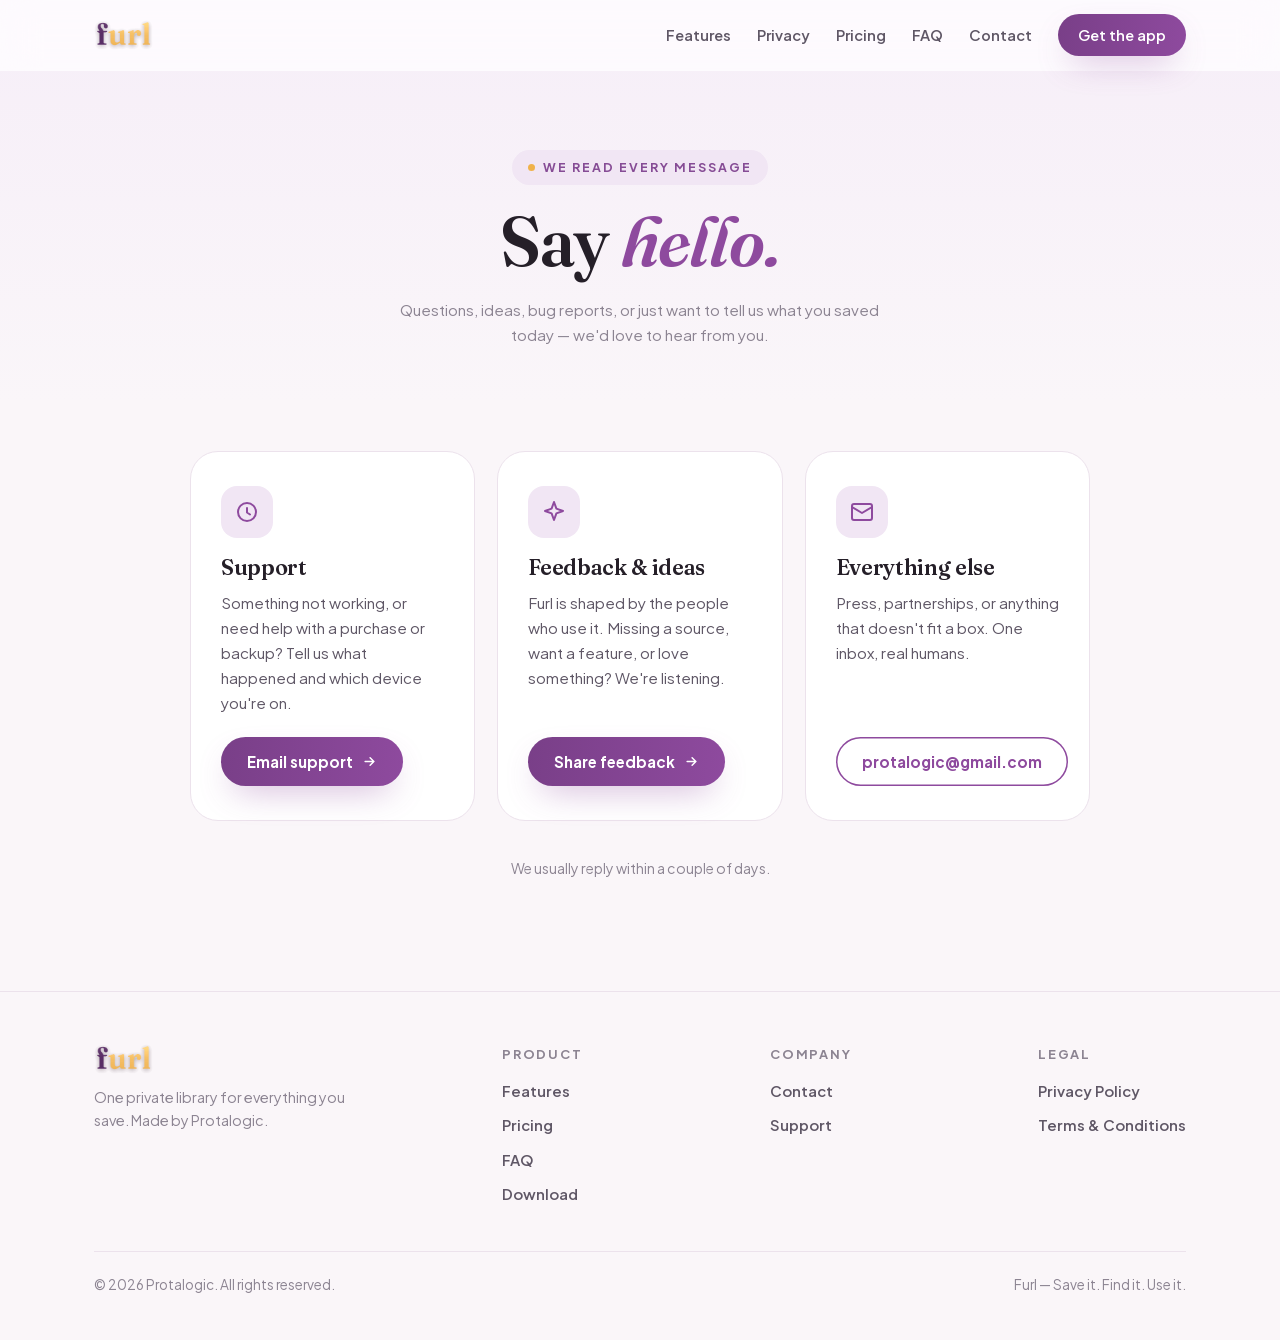
==== contact.html @ 21e51ff3 "initial commit" ====
<!doctype html>
<html lang="en">
<head>
<meta charset="utf-8">
<meta name="viewport" content="width=device-width, initial-scale=1">
<title>Contact — Furl</title>
<meta name="description" content="Get in touch with the Furl team — support, feedback, press and everything else. We read every message.">
<link rel="canonical" href="https://getfurl.web.app/contact">
<meta name="theme-color" content="#7E4290">
<meta property="og:type" content="website">
<meta property="og:site_name" content="Furl">
<meta property="og:title" content="Contact — Furl">
<meta property="og:description" content="Get in touch with the Furl team — support, feedback, press and everything else.">
<meta property="og:url" content="https://getfurl.web.app/contact">
<meta property="og:image" content="https://getfurl.web.app/assets/img/og-image.jpg">
<meta name="twitter:card" content="summary_large_image">
<link rel="icon" href="/favicon.ico" sizes="48x48">
<link rel="icon" href="/favicon-32.png" type="image/png" sizes="32x32">
<link rel="apple-touch-icon" href="/apple-touch-icon.png">
<link rel="preload" href="/assets/fonts/Fraunces.woff2" as="font" type="font/woff2" crossorigin>
<link rel="preload" href="/assets/fonts/PlusJakartaSans.woff2" as="font" type="font/woff2" crossorigin>
<script>document.documentElement.classList.add('js')</script>
<link rel="stylesheet" href="/assets/css/site.css">
<script type="application/ld+json">
{
  "@context": "https://schema.org",
  "@type": "ContactPage",
  "url": "https://getfurl.web.app/contact",
  "name": "Contact — Furl",
  "about": { "@type": "Organization", "name": "Protalogic", "email": "protalogic@gmail.com" }
}
</script>
</head>
<body>

<header class="nav">
  <div class="nav-in">
    <a class="nav-logo" href="/" aria-label="Furl home">
      <picture><source srcset="/assets/img/wordmark.webp" media="(prefers-color-scheme: dark)"><img src="/assets/img/wordmark-light.webp" alt="Furl" width="59" height="30"></picture>
    </a>
    <nav class="nav-links" aria-label="Main">
      <a href="/#features">Features</a>
      <a href="/#privacy">Privacy</a>
      <a href="/#pricing">Pricing</a>
      <a href="/#faq">FAQ</a>
      <a href="/contact">Contact</a>
      <a class="nav-cta" href="/#download">Get the app</a>
    </nav>
  </div>
</header>

<main>
<section class="page-hero">
  <div class="wrap" style="text-align:center">
    <span class="eyebrow"><span class="dot"></span> We read every message</span>
    <h1>Say <span class="serif-i accent-word">hello.</span></h1>
    <p class="meta" style="max-width:34em;margin-left:auto;margin-right:auto">Questions, ideas, bug reports, or just want to tell us what you saved today — we'd love to hear from you.</p>
  </div>
</section>

<section style="padding-bottom:110px">
  <div class="wrap">
    <div class="contact-grid">
      <article class="contact-card rv">
        <span class="step-ico" aria-hidden="true">
          <svg width="24" height="24" viewBox="0 0 24 24" fill="none" stroke="#8E4A9E" stroke-width="2" stroke-linecap="round" stroke-linejoin="round"><circle cx="12" cy="12" r="9"/><path d="M12 8v4.5l3 2"/></svg>
        </span>
        <h3>Support</h3>
        <p>Something not working, or need help with a purchase or backup? Tell us what happened and which device you're on.</p>
        <a class="btn" href="mailto:protalogic@gmail.com?subject=Furl%20Support">
          Email support
          <svg width="15" height="15" viewBox="0 0 24 24" fill="none" stroke="currentColor" stroke-width="2.4" stroke-linecap="round" stroke-linejoin="round"><path d="M5 12h14M13 6l6 6-6 6"/></svg>
        </a>
      </article>
      <article class="contact-card rv rv-d1">
        <span class="step-ico" aria-hidden="true">
          <svg width="24" height="24" viewBox="0 0 24 24" fill="none" stroke="#8E4A9E" stroke-width="2" stroke-linecap="round" stroke-linejoin="round"><path d="M12 2l2.4 6.6L21 11l-6.6 2.4L12 20l-2.4-6.6L3 11l6.6-2.4z"/></svg>
        </span>
        <h3>Feedback &amp; ideas</h3>
        <p>Furl is shaped by the people who use it. Missing a source, want a feature, or love something? We're listening.</p>
        <a class="btn" href="mailto:protalogic@gmail.com?subject=Furl%20Feedback">
          Share feedback
          <svg width="15" height="15" viewBox="0 0 24 24" fill="none" stroke="currentColor" stroke-width="2.4" stroke-linecap="round" stroke-linejoin="round"><path d="M5 12h14M13 6l6 6-6 6"/></svg>
        </a>
      </article>
      <article class="contact-card rv rv-d2">
        <span class="step-ico" aria-hidden="true">
          <svg width="24" height="24" viewBox="0 0 24 24" fill="none" stroke="#8E4A9E" stroke-width="2" stroke-linecap="round" stroke-linejoin="round"><path d="M4 4h16a2 2 0 0 1 2 2v12a2 2 0 0 1-2 2H4a2 2 0 0 1-2-2V6a2 2 0 0 1 2-2z"/><path d="m22 7-10 6L2 7"/></svg>
        </span>
        <h3>Everything else</h3>
        <p>Press, partnerships, or anything that doesn't fit a box. One inbox, real humans.</p>
        <a class="btn ghost" href="mailto:protalogic@gmail.com">
          protalogic@gmail.com
        </a>
      </article>
    </div>
    <p class="pricing-note rv" style="margin-top:36px">We usually reply within a couple of days.</p>
  </div>
</section>
</main>

<footer class="footer">
  <div class="wrap">
    <div class="footer-grid">
      <div class="footer-brand">
        <a class="nav-logo" href="/" aria-label="Furl home"><picture><source srcset="/assets/img/wordmark.webp" media="(prefers-color-scheme: dark)"><img src="/assets/img/wordmark-light.webp" alt="Furl" width="59" height="30"></picture></a>
        <p>One private library for everything you save. Made by Protalogic.</p>
      </div>
      <nav class="footer-col" aria-label="Product">
        <b>Product</b>
        <a href="/#features">Features</a>
        <a href="/#pricing">Pricing</a>
        <a href="/#faq">FAQ</a>
        <a href="/#download">Download</a>
      </nav>
      <nav class="footer-col" aria-label="Company">
        <b>Company</b>
        <a href="/contact">Contact</a>
        <a href="mailto:protalogic@gmail.com">Support</a>
      </nav>
      <nav class="footer-col" aria-label="Legal">
        <b>Legal</b>
        <a href="/privacy">Privacy Policy</a>
        <a href="/terms">Terms &amp; Conditions</a>
      </nav>
    </div>
    <div class="footer-base">
      <span>© <span data-year>2026</span> Protalogic. All rights reserved.</span>
      <span>Furl — Save it. Find it. Use it.</span>
    </div>
  </div>
</footer>

<script src="/assets/js/site.js" defer></script>
</body>
</html>
---- assets/css/site.css ----
/* ==========================================================================
   Furl marketing site — design system lifted from the app (lib/src/furl_theme.dart)
   Plum palette · Fraunces display · Plus Jakarta Sans body
   ========================================================================== */

@font-face{font-family:'Fraunces';font-style:italic;font-weight:400 700;font-display:swap;src:url('/assets/fonts/Fraunces-italic.woff2') format('woff2');}
@font-face{font-family:'Fraunces';font-style:normal;font-weight:400 700;font-display:swap;src:url('/assets/fonts/Fraunces.woff2') format('woff2');}
@font-face{font-family:'Plus Jakarta Sans';font-style:normal;font-weight:400 800;font-display:swap;src:url('/assets/fonts/PlusJakartaSans.woff2') format('woff2');}

:root{
  --bg:#FAF6F9;
  --bg-tint:#F6EEF8;
  --card:#FFFFFF;
  --ink:#251F28;
  --ink2:#8C8492;
  --ink3:#5F5766;
  --line:#ECE2EC;
  --accent:#8E4A9E;
  --accent-deep:#793F88;
  --accent-soft:#F1E6F4;
  --tag-ink:#864C95;
  --gold:#F0B24A;
  --gold-deep:#DE9E33;
  --hero-grad:linear-gradient(155deg,#A65FB0,#7E4290 50%,#562A66);
  --hero-ink:#FFFFFF;
  --hero-ink2:#EEDFF2;
  --nav-bg:rgba(255,255,255,.72);
  --nav-line:rgba(236,226,236,.8);
  --shadow-card:0 16px 42px -18px rgba(60,50,96,.28);
  --shadow-pop:0 24px 64px -24px rgba(60,50,96,.38);
  --shadow-accent:0 14px 34px -12px rgba(142,74,158,.45);
  --blob-a:rgba(230,185,234,.55);
  --blob-b:rgba(246,203,221,.30);
  --blob-c:rgba(232,211,244,.27);
  --sheet-bg:#FAF6F9;
  --radius-l:28px;
  --radius-m:20px;
  --radius-s:14px;
  --font-serif:'Fraunces',Georgia,serif;
  --font-sans:'Plus Jakarta Sans',-apple-system,BlinkMacSystemFont,'Segoe UI',sans-serif;
}

@media (prefers-color-scheme: dark){
  :root{
    --bg:#161019;
    --bg-tint:#241A2A;
    --card:#221A26;
    --ink:#F2ECF4;
    --ink2:#968F9C;
    --ink3:#B7AEBE;
    --line:#302838;
    --accent:#B673C2;
    --accent-deep:#C98FD2;
    --accent-soft:#2E2138;
    --tag-ink:#C99AD2;
    --hero-grad:linear-gradient(155deg,#8E4FA0,#5E3370 58%,#3C1F4C);
    --hero-ink:#F7F0F9;
    --hero-ink2:#DFC8E6;
    --nav-bg:rgba(18,12,22,.72);
    --nav-line:rgba(48,40,56,.8);
    --shadow-card:0 16px 42px -18px rgba(0,0,0,.62);
    --shadow-pop:0 24px 64px -24px rgba(0,0,0,.72);
    --shadow-accent:0 14px 34px -12px rgba(182,115,194,.35);
    --blob-a:rgba(142,79,160,.38);
    --blob-b:rgba(94,51,112,.32);
    --blob-c:rgba(60,31,76,.42);
    --sheet-bg:#221A26;
  }
}

*{margin:0;padding:0;box-sizing:border-box;}
html{scroll-behavior:smooth;-webkit-text-size-adjust:100%;}
body{
  background:var(--bg);
  color:var(--ink);
  font-family:var(--font-sans);
  font-size:17px;
  line-height:1.65;
  -webkit-font-smoothing:antialiased;
  overflow-x:hidden;
}
img{max-width:100%;display:block;}
a{color:var(--accent);text-decoration:none;}
a:hover{text-decoration:none;}
::selection{background:var(--accent-soft);color:var(--tag-ink);}

h1,h2,h3{
  font-family:var(--font-serif);
  font-weight:600;
  letter-spacing:-.015em;
  line-height:1.12;
  color:var(--ink);
  text-wrap:balance;
}
h1{font-size:clamp(2.6rem,6.4vw,4.35rem);}
h2{font-size:clamp(1.9rem,4vw,2.75rem);}
h3{font-size:1.35rem;line-height:1.3;}
.serif-i{font-style:italic;font-weight:600;}
.accent-word{color:var(--accent);}
.gold-word{color:var(--gold-deep);}

.wrap{max-width:1140px;margin:0 auto;padding:0 24px;}
section{position:relative;}

/* ---------- reveal on scroll (JS-gated: fully visible without JS / for crawlers) ---------- */
html.js .rv{opacity:0;transform:translateY(26px);transition:opacity .8s cubic-bezier(.2,.6,.2,1),transform .8s cubic-bezier(.2,.6,.2,1);}
html.js .rv.in{opacity:1;transform:none;}
.rv-d1{transition-delay:.08s}.rv-d2{transition-delay:.16s}.rv-d3{transition-delay:.24s}.rv-d4{transition-delay:.32s}
@media (prefers-reduced-motion: reduce){
  html.js .rv{opacity:1;transform:none;transition:none;}
  html{scroll-behavior:auto;}
  *,*::before,*::after{animation-duration:.001s !important;animation-iteration-count:1 !important;transition-duration:.001s !important;}
}

/* ---------- nav ---------- */
.nav{
  position:fixed;top:0;left:0;right:0;z-index:60;
  backdrop-filter:blur(18px) saturate(1.4);
  -webkit-backdrop-filter:blur(18px) saturate(1.4);
  background:var(--nav-bg);
  border-bottom:1px solid transparent;
  transition:border-color .3s;
}
.nav.scrolled{border-bottom-color:var(--nav-line);}
.nav-in{max-width:1140px;margin:0 auto;padding:14px 24px;display:flex;align-items:center;gap:28px;}
.nav-logo{display:flex;align-items:center;gap:10px;font-family:var(--font-serif);font-weight:600;font-size:1.5rem;color:var(--ink);}
.nav-logo img{height:30px;width:auto;}
.nav-links{display:flex;gap:26px;margin-left:auto;align-items:center;}
.nav-links a{color:var(--ink3);font-weight:600;font-size:.92rem;transition:color .2s;}
.nav-links a:hover{color:var(--accent);}
.nav-cta{
  background:linear-gradient(95deg,var(--accent-deep),var(--accent));
  color:#fff !important;padding:9px 20px;border-radius:999px;
  box-shadow:var(--shadow-accent);
  transition:transform .2s,box-shadow .2s;
}
.nav-cta:hover{transform:translateY(-1px);}
@media (max-width:720px){
  .nav-links a:not(.nav-cta){display:none;}
}

/* ---------- hero ---------- */
.hero{
  position:relative;
  padding:150px 0 40px;
  overflow:clip;
}
.hero-bg{position:absolute;inset:0;pointer-events:none;z-index:-1;
  background:linear-gradient(180deg,var(--bg-tint),var(--bg) 70%);}
.blob{position:absolute;border-radius:50%;filter:blur(60px);will-change:transform;}
.blob-a{width:480px;height:480px;background:var(--blob-a);top:-140px;right:-80px;animation:drift1 16s ease-in-out infinite alternate;}
.blob-b{width:360px;height:360px;background:var(--blob-b);top:280px;left:-140px;animation:drift2 20s ease-in-out infinite alternate;}
.blob-c{width:300px;height:300px;background:var(--blob-c);bottom:-80px;right:22%;animation:drift1 24s ease-in-out infinite alternate-reverse;}
@keyframes drift1{from{transform:translate(0,0) scale(1)}to{transform:translate(-46px,34px) scale(1.08)}}
@keyframes drift2{from{transform:translate(0,0) scale(1)}to{transform:translate(38px,-30px) scale(1.06)}}

.hero-grid{display:grid;grid-template-columns:1.05fr .95fr;gap:48px;align-items:center;}
@media (max-width:920px){.hero-grid{grid-template-columns:1fr;gap:56px;}}

.eyebrow{
  display:inline-flex;align-items:center;gap:8px;
  font-size:.78rem;font-weight:700;letter-spacing:.16em;text-transform:uppercase;
  color:var(--tag-ink);background:var(--accent-soft);
  padding:7px 16px;border-radius:999px;margin-bottom:22px;
}
.eyebrow .dot{width:7px;height:7px;border-radius:50%;background:var(--gold);}

.hero-sub{margin:24px 0 34px;font-size:1.16rem;color:var(--ink3);max-width:33em;text-wrap:pretty;}
.hero-note{margin-top:18px;font-size:.9rem;color:var(--ink2);display:flex;align-items:center;gap:8px;}
.hero-note svg{flex:none;}

.store-badges{display:flex;gap:14px;flex-wrap:wrap;}
.badge{
  display:inline-flex;align-items:center;gap:11px;
  background:#111014;color:#fff;
  border:1px solid rgba(255,255,255,.14);
  border-radius:14px;padding:10px 20px 10px 16px;
  transition:transform .22s cubic-bezier(.2,.6,.2,1),box-shadow .22s;
  box-shadow:0 10px 28px -14px rgba(20,10,26,.55);
}
.badge:hover{transform:translateY(-2px);box-shadow:0 16px 36px -14px rgba(20,10,26,.65);}
.badge svg{width:26px;height:26px;flex:none;}
.badge .b-txt{display:flex;flex-direction:column;line-height:1.16;text-align:left;}
.badge .b-top{font-size:.66rem;font-weight:500;opacity:.85;letter-spacing:.02em;}
.badge .b-bot{font-size:1.06rem;font-weight:700;letter-spacing:-.01em;}

/* ---------- phone stage ---------- */
.stage{position:relative;display:flex;justify-content:center;padding:10px 0 30px;}
.phone{
  width:min(300px,72vw);
  border-radius:44px;
  background:#17111B;
  padding:11px;
  box-shadow:var(--shadow-pop),inset 0 0 0 1.5px rgba(255,255,255,.09);
  position:relative;
}
.phone-screen{
  border-radius:34px;overflow:hidden;position:relative;
  background:var(--sheet-bg);
  aspect-ratio:1206/2622;
}
.phone-notch{
  position:absolute;top:22px;left:50%;transform:translateX(-50%);
  width:86px;height:25px;border-radius:999px;background:#17111B;z-index:12;
}
.phone img{width:100%;height:100%;object-fit:cover;}
.stage .phone-back{
  position:absolute;right:max(-8px,calc(50% - 300px));top:64px;
  width:min(250px,58vw);
  transform:rotate(7deg) scale(.96);
  opacity:.92;z-index:0;
}
.stage .phone-front{position:relative;z-index:1;transform:rotate(-3deg);}
.stage .phone-front.no-tilt{transform:none;}
@media (max-width:520px){.stage .phone-back{display:none;}}

/* ---------- animated share sheet (hero) ---------- */
.ss{position:absolute;inset:0;font-size:calc(min(300px,72vw)/25);}
.ss *{line-height:1.3;}
.ss-app{position:absolute;inset:0;background:#100D12;}
.ss-appbar{position:absolute;top:1.9em;left:1em;right:1em;display:flex;align-items:center;gap:.5em;}
.ss-yt{width:2em;height:1.4em;border-radius:.38em;background:#FF0033;display:flex;align-items:center;justify-content:center;}
.ss-yt i{display:block;width:0;height:0;border-left:.55em solid #fff;border-top:.36em solid transparent;border-bottom:.36em solid transparent;}
.ss-appbar b{color:#fff;font-size:1.05em;font-weight:700;letter-spacing:-.02em;}
.ss-video{position:absolute;top:4em;left:0;right:0;height:7.2em;background:linear-gradient(140deg,#3A2C22,#6B4A33 55%,#2E2018);overflow:hidden;}
.ss-video .play{position:absolute;top:50%;left:50%;transform:translate(-50%,-50%);width:0;height:0;border-left:1.15em solid rgba(255,255,255,.9);border-top:.72em solid transparent;border-bottom:.72em solid transparent;}
.ss-video .pbar{position:absolute;left:0;bottom:0;height:.18em;width:34%;background:#FF0033;}
.ss-lines{position:absolute;top:12.2em;left:1em;right:1em;}
.ss-lines i{display:block;height:.62em;border-radius:.3em;background:rgba(255,255,255,.14);margin-bottom:.55em;}
.ss-lines i:nth-child(2){width:72%;background:rgba(255,255,255,.10);}
.ss-lines i:nth-child(3){width:56%;background:rgba(255,255,255,.07);}
.ss-scrim{position:absolute;inset:0;background:rgba(12,8,14,.5);opacity:0;z-index:2;}
.ss-sheet{
  position:absolute;left:0;right:0;bottom:0;z-index:3;
  background:var(--sheet-bg);
  border-radius:1.5em 1.5em 0 0;
  padding:0 1.15em;
  height:56%;
  transform:translateY(105%);
  box-shadow:0 -1em 3em rgba(20,10,26,.35);
}
.ss-grab{width:2.4em;height:.24em;border-radius:99px;background:var(--line);margin:.6em auto 0;}
.ss-title{font-family:var(--font-serif);font-weight:600;font-size:1.6em;color:var(--ink);margin-top:.5em;letter-spacing:-.01em;}
.ss-url{margin-top:.7em;background:var(--card);border-radius:.8em;padding:.6em;display:flex;align-items:center;gap:.7em;box-shadow:0 .3em 1.1em rgba(37,31,40,.07);}
.ss-url .ic{width:2.4em;height:2.4em;border-radius:.6em;background:var(--accent-soft);display:flex;align-items:center;justify-content:center;flex:none;}
.ss-url .ic .ss-yt{width:1.7em;height:1.2em;}
.ss-url .ic .ss-yt i{border-left-width:.44em;border-top-width:.3em;border-bottom-width:.3em;}
.ss-url .host{font-weight:700;font-size:.95em;color:var(--ink);}
.ss-url .path{font-size:.78em;color:var(--ink2);}
.ss-cat{margin-top:.9em;display:flex;justify-content:space-between;align-items:baseline;}
.ss-cat .lab{font-size:.68em;font-weight:700;letter-spacing:.15em;color:var(--ink2);}
.ss-cat .sel{font-size:.8em;font-weight:700;color:var(--accent);opacity:0;transform:translateY(4px);}
.ss-chips{margin-top:.6em;display:flex;flex-wrap:wrap;gap:.45em;}
.ss-chip{
  font-size:.82em;font-weight:600;color:var(--ink);
  background:var(--card);border-radius:999px;padding:.42em .95em;
  box-shadow:inset 0 0 0 1.5px var(--line);
  display:flex;align-items:center;gap:.35em;
}
.ss-chip.will-select{position:relative;transition:background .35s,color .35s,box-shadow .35s;}
.ss-save{
  position:absolute;left:1.15em;right:1.15em;bottom:1em;
  height:2.6em;border-radius:.85em;
  background:linear-gradient(95deg,#5F3268,var(--accent));
  color:#fff;font-weight:600;font-size:1.05em;
  display:flex;align-items:center;justify-content:center;
  box-shadow:0 .6em 1.4em rgba(94,50,104,.4);
}
.ss-toast{
  position:absolute;left:50%;top:44%;transform:translate(-50%,-40%) scale(.8);
  z-index:4;background:var(--card);color:var(--ink);
  border-radius:1em;padding:.8em 1.3em;
  display:flex;align-items:center;gap:.6em;
  box-shadow:var(--shadow-pop);opacity:0;
  font-weight:700;font-size:1em;white-space:nowrap;
}
.ss-toast .chk{width:1.5em;height:1.5em;border-radius:50%;background:var(--accent);display:flex;align-items:center;justify-content:center;flex:none;}
.ss-toast .chk svg{width:.85em;height:.85em;}

/* share-sheet loop (11s) */
.ss.play .ss-scrim{animation:ssScrim 11s cubic-bezier(.3,.7,.3,1) infinite;}
.ss.play .ss-sheet{animation:ssSheet 11s cubic-bezier(.3,.7,.3,1) infinite;}
.ss.play .ss-chip.will-select{animation:ssChip 11s ease infinite;}
.ss.play .ss-cat .sel{animation:ssSel 11s ease infinite;}
.ss.play .ss-save{animation:ssSave 11s ease infinite;}
.ss.play .ss-toast{animation:ssToast 11s cubic-bezier(.3,.7,.3,1) infinite;}
@keyframes ssScrim{0%,6%{opacity:0}12%,72%{opacity:1}80%,100%{opacity:0}}
@keyframes ssSheet{0%,6%{transform:translateY(105%)}13%,70%{transform:translateY(0)}78%,100%{transform:translateY(105%)}}
@keyframes ssChip{0%,30%{background:var(--card);color:var(--ink);box-shadow:inset 0 0 0 1.5px var(--line)}36%,100%{background:var(--accent);color:#fff;box-shadow:inset 0 0 0 1.5px var(--accent)}}
@keyframes ssSel{0%,32%{opacity:0;transform:translateY(4px)}38%,100%{opacity:1;transform:none}}
@keyframes ssSave{0%,48%{transform:scale(1)}52%{transform:scale(.96)}56%,100%{transform:scale(1)}}
@keyframes ssToast{0%,74%{opacity:0;transform:translate(-50%,-40%) scale(.8)}80%,92%{opacity:1;transform:translate(-50%,-50%) scale(1)}98%,100%{opacity:0;transform:translate(-50%,-56%) scale(.92)}}
@media (prefers-reduced-motion: reduce){
  .ss .ss-scrim{opacity:1;}
  .ss .ss-sheet{transform:none;}
  .ss .ss-chip.will-select{background:var(--accent);color:#fff;box-shadow:none;}
  .ss .ss-cat .sel{opacity:1;transform:none;}
}

/* ---------- marquee ---------- */
.marquee-band{padding:34px 0 10px;}
.marquee-label{text-align:center;font-size:.8rem;font-weight:700;letter-spacing:.16em;text-transform:uppercase;color:var(--ink2);margin-bottom:20px;}
.marquee{overflow:hidden;position:relative;
  -webkit-mask-image:linear-gradient(90deg,transparent,#000 12%,#000 88%,transparent);
  mask-image:linear-gradient(90deg,transparent,#000 12%,#000 88%,transparent);}
.marquee-track{display:flex;gap:12px;width:max-content;animation:marquee 42s linear infinite;}
.marquee:hover .marquee-track{animation-play-state:paused;}
@keyframes marquee{from{transform:translateX(0)}to{transform:translateX(-50%)}}
.src-chip{
  display:inline-flex;align-items:center;gap:9px;white-space:nowrap;
  background:var(--card);border:1px solid var(--line);
  border-radius:999px;padding:9px 18px;
  font-weight:600;font-size:.92rem;color:var(--ink3);
}
.src-chip .sdot{width:9px;height:9px;border-radius:50%;flex:none;}
@media (prefers-reduced-motion: reduce){.marquee-track{animation:none;flex-wrap:wrap;width:auto;justify-content:center;}}

/* ---------- how it works ---------- */
.steps{display:grid;grid-template-columns:repeat(3,1fr);gap:22px;margin-top:54px;}
@media (max-width:860px){.steps{grid-template-columns:1fr;max-width:460px;margin-left:auto;margin-right:auto;}}
.step{
  background:var(--card);border:1px solid var(--line);border-radius:var(--radius-l);
  padding:32px 28px;position:relative;overflow:hidden;
  transition:transform .3s cubic-bezier(.2,.6,.2,1),box-shadow .3s;
}
.step:hover{transform:translateY(-4px);box-shadow:var(--shadow-card);}
.step-num{
  font-family:var(--font-serif);font-style:italic;font-size:3.4rem;font-weight:600;
  color:var(--accent-soft);position:absolute;top:6px;right:20px;line-height:1;
  -webkit-user-select:none;user-select:none;
}
@media (prefers-color-scheme: dark){.step-num{color:var(--accent-soft);}}
.step-ico{
  width:52px;height:52px;border-radius:16px;background:var(--accent-soft);
  display:flex;align-items:center;justify-content:center;margin-bottom:18px;
}
.step h3{margin-bottom:8px;}
.step p{color:var(--ink3);font-size:.98rem;}

/* ---------- section shell ---------- */
.section{padding:96px 0;}
.section-head{max-width:640px;margin-bottom:24px;}
.section-head.center{margin-left:auto;margin-right:auto;text-align:center;}
.section-head p{margin-top:16px;color:var(--ink3);font-size:1.08rem;}

/* ---------- feature rows ---------- */
.feature-row{
  display:grid;grid-template-columns:1fr 1fr;gap:64px;align-items:center;
  padding:54px 0;
}
.feature-row.flip .f-copy{order:2;}
.feature-row.flip .f-media{order:1;}
@media (max-width:860px){
  .feature-row{grid-template-columns:1fr;gap:36px;padding:40px 0;}
  .feature-row.flip .f-copy{order:1;}
  .feature-row.flip .f-media{order:2;}
}
.f-kicker{font-size:.8rem;font-weight:700;letter-spacing:.16em;text-transform:uppercase;color:var(--tag-ink);margin-bottom:14px;display:block;}
.f-copy h3{font-size:clamp(1.6rem,3vw,2.1rem);margin-bottom:14px;}
.f-copy p{color:var(--ink3);max-width:30em;}
.f-points{margin-top:20px;display:flex;flex-direction:column;gap:11px;list-style:none;}
.f-points li{display:flex;gap:11px;align-items:flex-start;color:var(--ink3);font-size:.97rem;}
.f-points svg{flex:none;margin-top:4px;}
.f-media{display:flex;justify-content:center;}
.f-media .phone{width:min(270px,68vw);}
.f-media .phone{transition:transform .5s cubic-bezier(.2,.6,.2,1);}
.feature-row:hover .f-media .phone{transform:translateY(-6px) rotate(-1deg);}

/* ---------- privacy band ---------- */
.privacy-band{
  background:var(--hero-grad);
  border-radius:36px;
  padding:72px 56px;
  color:var(--hero-ink);
  position:relative;overflow:hidden;
}
@media (max-width:640px){.privacy-band{padding:52px 28px;border-radius:28px;}}
.privacy-band h2{color:var(--hero-ink);}
.privacy-band .lede{color:var(--hero-ink2);margin-top:16px;max-width:36em;font-size:1.08rem;}
.pb-grid{display:grid;grid-template-columns:repeat(auto-fit,minmax(220px,1fr));gap:18px;margin-top:44px;position:relative;z-index:1;}
.pb-item{
  background:rgba(255,255,255,.1);
  border:1px solid rgba(255,255,255,.16);
  backdrop-filter:blur(8px);-webkit-backdrop-filter:blur(8px);
  border-radius:20px;padding:22px 22px;
}
.pb-item b{display:flex;align-items:center;gap:10px;font-size:1.02rem;margin-bottom:6px;color:#fff;}
.pb-item span{font-size:.92rem;color:var(--hero-ink2);}
.pb-blob{position:absolute;border-radius:50%;filter:blur(50px);pointer-events:none;}
.pb-1{width:340px;height:340px;background:rgba(255,255,255,.10);top:-120px;right:-60px;}
.pb-2{width:260px;height:260px;background:rgba(240,178,74,.16);bottom:-100px;left:8%;}

/* ---------- pricing ---------- */
.plans{display:grid;grid-template-columns:repeat(3,1fr);gap:22px;margin-top:54px;align-items:stretch;}
@media (max-width:860px){.plans{grid-template-columns:1fr;max-width:420px;margin-left:auto;margin-right:auto;}}
.plan{
  background:var(--card);border:1px solid var(--line);
  border-radius:var(--radius-l);padding:34px 30px;
  display:flex;flex-direction:column;
  transition:transform .3s cubic-bezier(.2,.6,.2,1),box-shadow .3s;
}
.plan:hover{transform:translateY(-5px);box-shadow:var(--shadow-card);}
.plan-name{font-weight:700;font-size:1.02rem;color:var(--ink);display:flex;align-items:center;gap:10px;}
.plan-tag{font-size:.68rem;font-weight:700;letter-spacing:.1em;text-transform:uppercase;background:var(--accent-soft);color:var(--tag-ink);padding:4px 10px;border-radius:999px;}
.plan-tag.gold{background:rgba(240,178,74,.18);color:var(--gold-deep);}
.plan-price{font-family:var(--font-serif);font-weight:600;font-size:2.7rem;margin:16px 0 2px;color:var(--ink);letter-spacing:-.02em;}
.plan-price small{font-family:var(--font-sans);font-size:1rem;font-weight:600;color:var(--ink2);letter-spacing:0;}
.plan-sub{color:var(--ink2);font-size:.9rem;margin-bottom:20px;}
.plan ul{list-style:none;display:flex;flex-direction:column;gap:10px;margin-top:auto;}
.plan ul li{display:flex;gap:10px;align-items:flex-start;font-size:.95rem;color:var(--ink3);}
.plan ul svg{flex:none;margin-top:4px;}
.plan.featured{
  border:1.5px solid var(--accent);
  box-shadow:var(--shadow-accent);
  position:relative;
}
.pricing-note{text-align:center;color:var(--ink2);font-size:.88rem;margin-top:26px;}

/* ---------- FAQ ---------- */
.faq{max-width:760px;margin:48px auto 0;}
.faq details{
  background:var(--card);border:1px solid var(--line);
  border-radius:var(--radius-m);margin-bottom:12px;
  overflow:hidden;transition:box-shadow .3s;
}
.faq details[open]{box-shadow:var(--shadow-card);}
.faq summary{
  cursor:pointer;list-style:none;
  padding:20px 24px;font-weight:700;font-size:1.02rem;color:var(--ink);
  display:flex;justify-content:space-between;align-items:center;gap:16px;
}
.faq summary::-webkit-details-marker{display:none;}
.faq summary .plus{flex:none;width:26px;height:26px;border-radius:50%;background:var(--accent-soft);display:flex;align-items:center;justify-content:center;color:var(--tag-ink);font-weight:700;font-size:1.05rem;transition:transform .3s;line-height:1;}
.faq details[open] .plus{transform:rotate(45deg);}
.faq .a{padding:0 24px 22px;color:var(--ink3);font-size:.97rem;max-width:56em;}

/* ---------- CTA ---------- */
.cta-final{
  text-align:center;padding:110px 0 120px;position:relative;overflow:clip;
}
.cta-final .store-badges{justify-content:center;margin-top:36px;}
.cta-final p{color:var(--ink3);margin-top:16px;font-size:1.1rem;}

/* ---------- footer ---------- */
.footer{border-top:1px solid var(--line);padding:52px 0 44px;background:var(--bg);}
.footer-grid{display:flex;flex-wrap:wrap;gap:40px;justify-content:space-between;align-items:flex-start;}
.footer-brand{max-width:280px;}
.footer-brand .nav-logo{margin-bottom:12px;}
.footer-brand p{color:var(--ink2);font-size:.9rem;}
.footer-col{display:flex;flex-direction:column;gap:10px;min-width:140px;}
.footer-col b{font-size:.8rem;letter-spacing:.14em;text-transform:uppercase;color:var(--ink2);margin-bottom:4px;}
.footer-col a{color:var(--ink3);font-weight:600;font-size:.93rem;}
.footer-col a:hover{color:var(--accent);}
.footer-base{margin-top:44px;padding-top:22px;border-top:1px solid var(--line);display:flex;flex-wrap:wrap;gap:12px;justify-content:space-between;color:var(--ink2);font-size:.85rem;}

/* ---------- legal & contact pages ---------- */
.page-hero{
  padding:150px 0 56px;
  background:linear-gradient(180deg,var(--bg-tint),var(--bg));
}
.page-hero .eyebrow{margin-bottom:18px;}
.page-hero p.meta{margin-top:16px;color:var(--ink2);font-size:.95rem;}
.legal{max-width:760px;margin:0 auto;padding:24px 24px 100px;}
.legal-card{
  background:var(--card);border:1px solid var(--line);border-radius:var(--radius-l);
  padding:36px 40px;margin-bottom:18px;
}
@media (max-width:560px){.legal-card{padding:26px 22px;}}
.legal-card h2{font-size:1.35rem;margin-bottom:12px;display:flex;align-items:center;gap:13px;}
.legal-card h2 .lic{
  flex:none;width:38px;height:38px;border-radius:12px;background:var(--accent-soft);
  display:flex;align-items:center;justify-content:center;
}
.legal-card p{color:var(--ink3);font-size:.98rem;white-space:pre-line;}
.legal-toc{display:flex;flex-wrap:wrap;gap:8px;margin:28px 0 34px;}
.legal-toc a{
  font-size:.85rem;font-weight:600;color:var(--tag-ink);
  background:var(--accent-soft);border-radius:999px;padding:6px 14px;
  transition:transform .2s;
}
.legal-toc a:hover{transform:translateY(-1px);}

.contact-grid{display:grid;grid-template-columns:repeat(auto-fit,minmax(260px,1fr));gap:22px;max-width:900px;margin:48px auto 0;}
.contact-card{
  background:var(--card);border:1px solid var(--line);border-radius:var(--radius-l);
  padding:34px 30px;text-align:left;
  transition:transform .3s cubic-bezier(.2,.6,.2,1),box-shadow .3s;
  display:flex;flex-direction:column;align-items:flex-start;
}
.contact-card:hover{transform:translateY(-4px);box-shadow:var(--shadow-card);}
.contact-card .step-ico{margin-bottom:16px;}
.contact-card h3{margin-bottom:8px;}
.contact-card p{color:var(--ink3);font-size:.95rem;margin-bottom:22px;}
.btn{
  display:inline-flex;align-items:center;gap:9px;
  background:linear-gradient(95deg,var(--accent-deep),var(--accent));
  color:#fff;font-weight:700;font-size:.95rem;
  border-radius:999px;padding:12px 26px;margin-top:auto;
  box-shadow:var(--shadow-accent);
  transition:transform .22s,box-shadow .22s;border:none;cursor:pointer;font-family:var(--font-sans);
}
.btn:hover{transform:translateY(-2px);}
.btn.ghost{
  background:transparent;color:var(--accent);
  box-shadow:inset 0 0 0 1.5px var(--accent);
}

/* 404 */
.err-wrap{min-height:72vh;display:flex;flex-direction:column;align-items:center;justify-content:center;text-align:center;padding:140px 24px 80px;}
.err-code{font-family:var(--font-serif);font-style:italic;font-weight:600;font-size:clamp(6rem,18vw,10rem);line-height:1;background:var(--hero-grad);-webkit-background-clip:text;background-clip:text;color:transparent;}
.err-wrap p{color:var(--ink3);margin:18px 0 30px;font-size:1.1rem;}
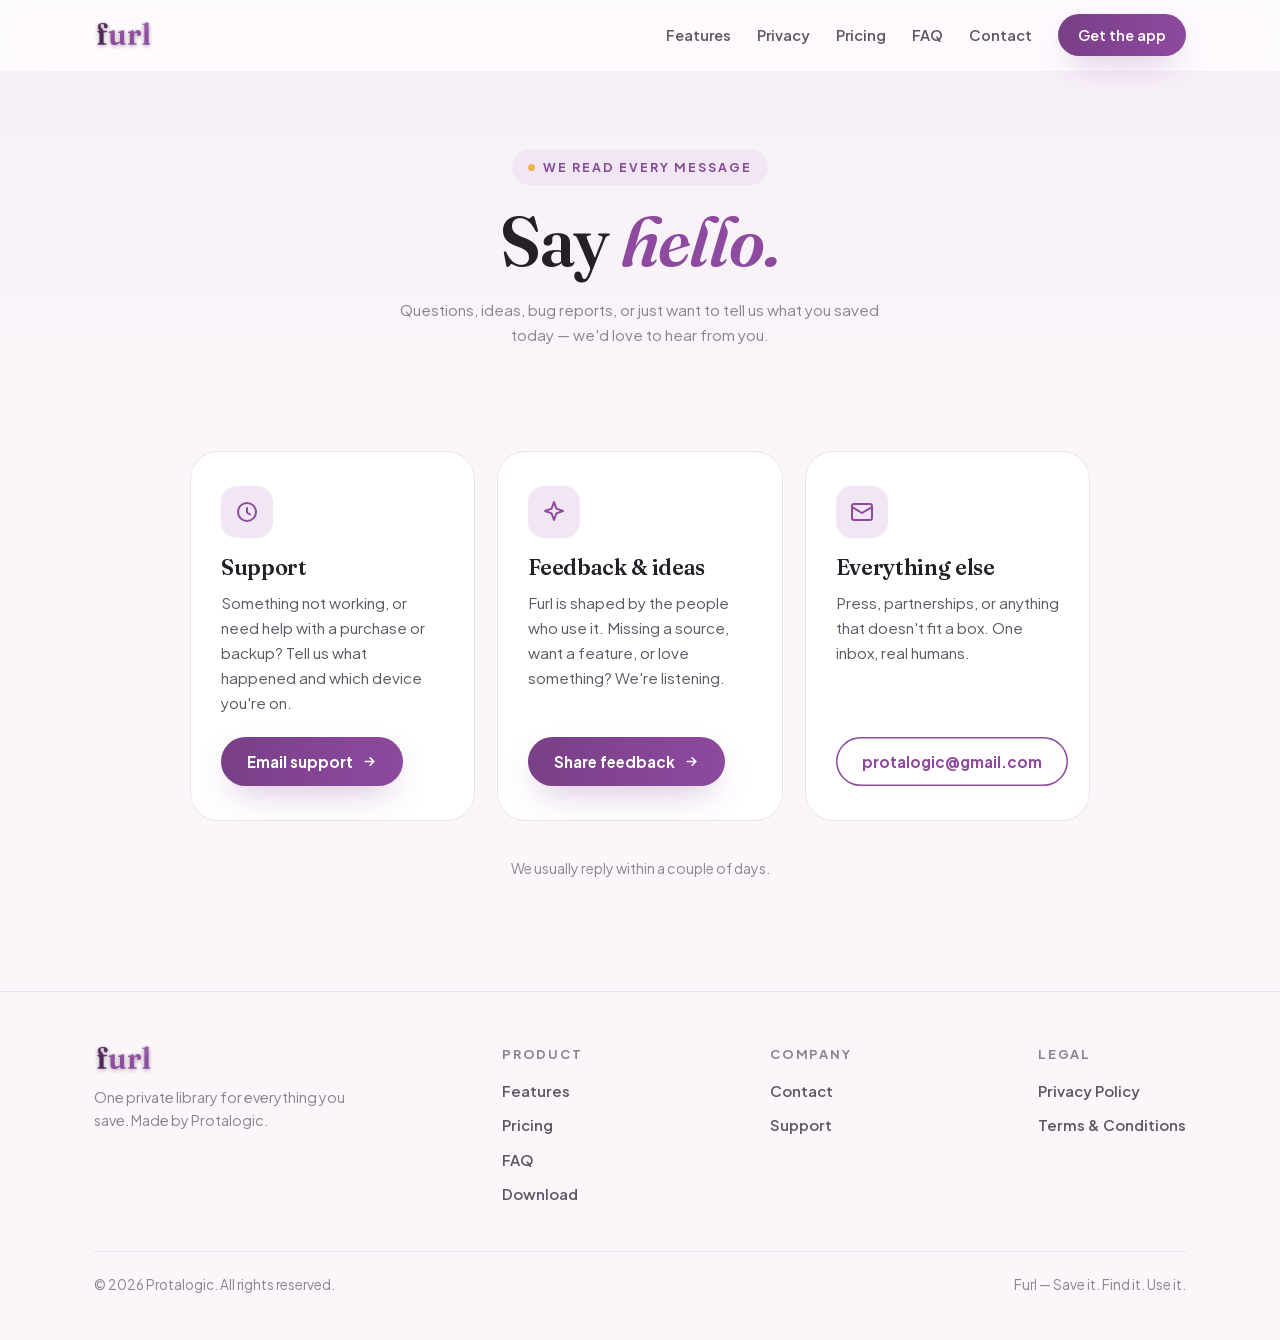
==== commit 88a5dd07: "update url for website and appstore" ====
--- a/contact.html
+++ b/contact.html
@@ -5,14 +5,14 @@
 <meta name="viewport" content="width=device-width, initial-scale=1">
 <title>Contact — Furl</title>
 <meta name="description" content="Get in touch with the Furl team — support, feedback, press and everything else. We read every message.">
-<link rel="canonical" href="https://getfurl.web.app/contact">
+<link rel="canonical" href="https://www.thefurlapp.com/contact">
 <meta name="theme-color" content="#7E4290">
 <meta property="og:type" content="website">
 <meta property="og:site_name" content="Furl">
 <meta property="og:title" content="Contact — Furl">
 <meta property="og:description" content="Get in touch with the Furl team — support, feedback, press and everything else.">
-<meta property="og:url" content="https://getfurl.web.app/contact">
-<meta property="og:image" content="https://getfurl.web.app/assets/img/og-image.jpg">
+<meta property="og:url" content="https://www.thefurlapp.com/contact">
+<meta property="og:image" content="https://www.thefurlapp.com/assets/img/og-image.jpg">
 <meta name="twitter:card" content="summary_large_image">
 <link rel="icon" href="/favicon.ico" sizes="48x48">
 <link rel="icon" href="/favicon-32.png" type="image/png" sizes="32x32">
@@ -25,7 +25,7 @@
 {
   "@context": "https://schema.org",
   "@type": "ContactPage",
-  "url": "https://getfurl.web.app/contact",
+  "url": "https://www.thefurlapp.com/contact",
   "name": "Contact — Furl",
   "about": { "@type": "Organization", "name": "Protalogic", "email": "protalogic@gmail.com" }
 }
--- a/assets/css/site.css
+++ b/assets/css/site.css
@@ -191,14 +191,37 @@
   border-radius:44px;
   background:#17111B;
   padding:11px;
-  box-shadow:var(--shadow-pop),inset 0 0 0 1.5px rgba(255,255,255,.09);
+  box-shadow:var(--shadow-pop);
   position:relative;
+  isolation:isolate;
+  outline:1px solid transparent;
+  -webkit-backface-visibility:hidden;
+  backface-visibility:hidden;
+}
+/* subtle metallic edge highlight as a border overlay (borders antialias
+   under rotation; inset box-shadow rings do not) */
+.phone::before{
+  content:"";position:absolute;inset:0;border-radius:44px;
+  border:1.5px solid rgba(255,255,255,.09);
+  pointer-events:none;z-index:21;
 }
 .phone-screen{
   border-radius:34px;overflow:hidden;position:relative;
   background:var(--sheet-bg);
   aspect-ratio:1206/2622;
-}
+  transform:translateZ(0);
+}
+/* bezel-colored ring drawn OVER the clipped screen edge — hides the aliased
+   (zigzag) clip boundary that shows when the rotated phone rasterizes.
+   A border (not box-shadow) — borders stay antialiased under transforms. */
+.phone-screen::after{
+  content:"";position:absolute;inset:-4px;border-radius:38px;
+  border:5px solid #17111B;
+  pointer-events:none;z-index:20;
+}
+/* rasterize the rotated phones on their own GPU layer, then composite with
+   filtering — kills sawtooth edges on the rotation */
+.stage .phone-front,.stage .phone-back{will-change:transform;}
 .phone-notch{
   position:absolute;top:22px;left:50%;transform:translateX(-50%);
   width:86px;height:25px;border-radius:999px;background:#17111B;z-index:12;
@@ -217,18 +240,40 @@
 /* ---------- animated share sheet (hero) ---------- */
 .ss{position:absolute;inset:0;font-size:calc(min(300px,72vw)/25);}
 .ss *{line-height:1.3;}
-.ss-app{position:absolute;inset:0;background:#100D12;}
-.ss-appbar{position:absolute;top:1.9em;left:1em;right:1em;display:flex;align-items:center;gap:.5em;}
+/* mock video app — deliberately light, like a real video app screen */
+.ss-app{position:absolute;inset:0;background:#FFFFFF;}
+.ss-appbar{position:absolute;top:1.7em;left:.9em;right:.9em;display:flex;align-items:center;gap:.45em;}
 .ss-yt{width:2em;height:1.4em;border-radius:.38em;background:#FF0033;display:flex;align-items:center;justify-content:center;}
 .ss-yt i{display:block;width:0;height:0;border-left:.55em solid #fff;border-top:.36em solid transparent;border-bottom:.36em solid transparent;}
-.ss-appbar b{color:#fff;font-size:1.05em;font-weight:700;letter-spacing:-.02em;}
-.ss-video{position:absolute;top:4em;left:0;right:0;height:7.2em;background:linear-gradient(140deg,#3A2C22,#6B4A33 55%,#2E2018);overflow:hidden;}
-.ss-video .play{position:absolute;top:50%;left:50%;transform:translate(-50%,-50%);width:0;height:0;border-left:1.15em solid rgba(255,255,255,.9);border-top:.72em solid transparent;border-bottom:.72em solid transparent;}
-.ss-video .pbar{position:absolute;left:0;bottom:0;height:.18em;width:34%;background:#FF0033;}
-.ss-lines{position:absolute;top:12.2em;left:1em;right:1em;}
-.ss-lines i{display:block;height:.62em;border-radius:.3em;background:rgba(255,255,255,.14);margin-bottom:.55em;}
-.ss-lines i:nth-child(2){width:72%;background:rgba(255,255,255,.10);}
-.ss-lines i:nth-child(3){width:56%;background:rgba(255,255,255,.07);}
+.ss-appbar b{color:#141216;font-size:1em;font-weight:800;letter-spacing:-.02em;}
+.ss-abar-ic{margin-left:auto;display:flex;gap:.55em;align-items:center;}
+.ss-abar-ic i{width:.42em;height:.42em;border-radius:50%;background:#C9C4CE;display:block;}
+.ss-video{position:absolute;top:3.5em;left:0;right:0;aspect-ratio:16/9;background:#241C14;overflow:hidden;}
+.ss-video img{width:100%;height:100%;object-fit:cover;display:block;}
+.ss-video .play{position:absolute;top:50%;left:50%;transform:translate(-50%,-50%);width:0;height:0;border-left:1.05em solid rgba(255,255,255,.92);border-top:.66em solid transparent;border-bottom:.66em solid transparent;filter:drop-shadow(0 .1em .5em rgba(0,0,0,.5));}
+.ss-video .ptime{position:absolute;left:.6em;bottom:.55em;color:#fff;font-size:.55em;font-weight:600;text-shadow:0 1px 4px rgba(0,0,0,.7);}
+.ss-video .pbar{position:absolute;left:0;bottom:0;height:.2em;width:100%;background:rgba(255,255,255,.3);}
+.ss-video .pbar i{position:absolute;left:0;top:0;bottom:0;width:34%;background:#FF0033;display:block;}
+.ss-video .pbar u{position:absolute;left:34%;top:50%;transform:translate(-50%,-50%);width:.55em;height:.55em;border-radius:50%;background:#FF0033;display:block;}
+.ss-vinfo{position:absolute;top:18.3em;left:.9em;right:.9em;bottom:3.6em;overflow:hidden;}
+.ss-vtitle{font-weight:700;font-size:.9em;line-height:1.32;color:#141216;letter-spacing:-.01em;}
+.ss-vmeta{margin-top:.32em;font-size:.64em;color:#7A7580;}
+.ss-chan{margin-top:.75em;display:flex;align-items:center;gap:.5em;}
+.ss-av{width:1.75em;height:1.75em;border-radius:50%;background:linear-gradient(140deg,#E07A5F,#8E4A9E);color:#fff;font-size:.9em;font-weight:700;display:flex;align-items:center;justify-content:center;flex:none;}
+.ss-chname{font-size:.7em;font-weight:700;color:#141216;}
+.ss-sub{margin-left:auto;background:#141216;color:#fff;font-size:.62em;font-weight:700;border-radius:999px;padding:.42em .95em;}
+.ss-acts{margin-top:.8em;display:flex;gap:.45em;}
+.ss-acts span{background:#F2F0F3;border-radius:999px;padding:.34em .8em;font-size:.6em;font-weight:600;color:#141216;white-space:nowrap;}
+.ss-next{margin-top:.9em;display:flex;gap:.55em;align-items:flex-start;}
+.ss-thumb{width:5em;height:2.9em;border-radius:.5em;background:linear-gradient(140deg,#DCD2C5,#B4A68C);flex:none;}
+.ss-next-lines{flex:1;padding-top:.25em;}
+.ss-next-lines i{display:block;height:.5em;border-radius:.3em;background:#EAE7ED;margin-bottom:.4em;}
+.ss-next-lines i:last-child{width:62%;}
+.ss-tabbar{position:absolute;left:0;right:0;bottom:0;height:3.6em;background:#FFFFFF;border-top:1px solid #EEE9F0;display:flex;align-items:flex-start;justify-content:space-around;padding:.5em 1em 0;}
+.ss-tabbar span{display:flex;flex-direction:column;align-items:center;gap:.28em;font-size:.52em;font-weight:600;color:#8A8492;}
+.ss-tabbar span i{width:1.5em;height:1.5em;border-radius:.45em;background:#DDD8E1;display:block;}
+.ss-tabbar span.on{color:#141216;}
+.ss-tabbar span.on i{background:#141216;border-radius:50%;}
 .ss-scrim{position:absolute;inset:0;background:rgba(12,8,14,.5);opacity:0;z-index:2;}
 .ss-sheet{
   position:absolute;left:0;right:0;bottom:0;z-index:3;
@@ -303,17 +348,20 @@
 .marquee{overflow:hidden;position:relative;
   -webkit-mask-image:linear-gradient(90deg,transparent,#000 12%,#000 88%,transparent);
   mask-image:linear-gradient(90deg,transparent,#000 12%,#000 88%,transparent);}
-.marquee-track{display:flex;gap:12px;width:max-content;animation:marquee 42s linear infinite;}
+.marquee-track{display:flex;gap:12px;width:max-content;animation:marquee 46s linear infinite;}
 .marquee:hover .marquee-track{animation-play-state:paused;}
-@keyframes marquee{from{transform:translateX(0)}to{transform:translateX(-50%)}}
+.marquee-2{margin-top:12px;}
+.marquee-track.rev{animation-direction:reverse;animation-duration:52s;}
+@keyframes marquee{from{transform:translateX(0)}to{transform:translateX(-25%)}}
 .src-chip{
   display:inline-flex;align-items:center;gap:9px;white-space:nowrap;
   background:var(--card);border:1px solid var(--line);
-  border-radius:999px;padding:9px 18px;
+  border-radius:999px;padding:7px 16px 7px 8px;
   font-weight:600;font-size:.92rem;color:var(--ink3);
 }
-.src-chip .sdot{width:9px;height:9px;border-radius:50%;flex:none;}
-@media (prefers-reduced-motion: reduce){.marquee-track{animation:none;flex-wrap:wrap;width:auto;justify-content:center;}}
+.src-chip img{width:22px;height:22px;border-radius:26%;flex:none;box-shadow:0 1px 3px rgba(37,31,40,.14);}
+.src-chip .sdot{width:9px;height:9px;border-radius:50%;flex:none;margin-left:8px;}
+@media (prefers-reduced-motion: reduce){.marquee-track{animation:none;flex-wrap:wrap;width:auto;justify-content:center;}.src-chip[aria-hidden]{display:none;}}
 
 /* ---------- how it works ---------- */
 .steps{display:grid;grid-template-columns:repeat(3,1fr);gap:22px;margin-top:54px;}
